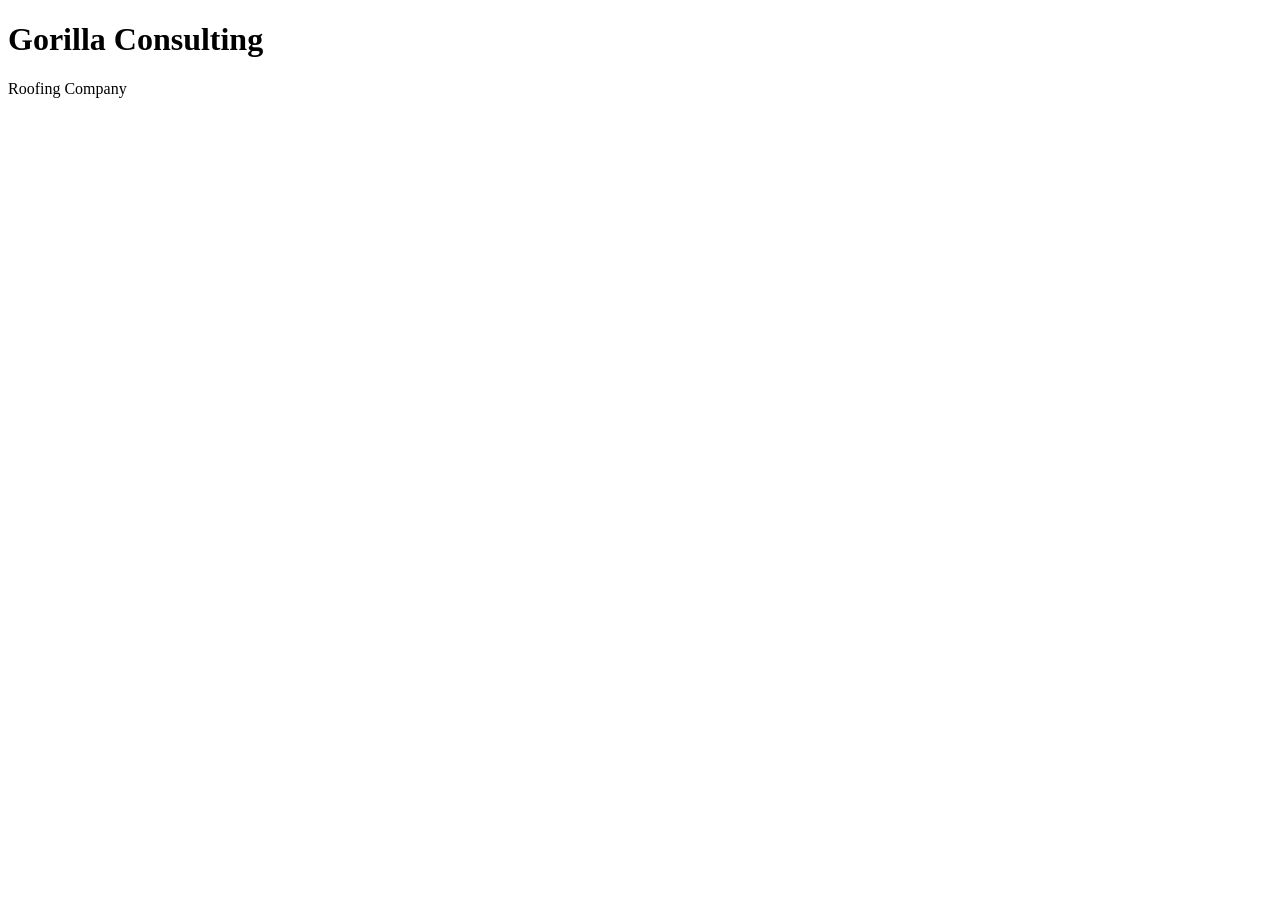
==== index.html @ 22f9ad8e "instert message here" ====
<!DOCTYPE html>
<html lang="en">
<head>
    <meta charset="UTF-8">
    <meta name="viewport" content="width=device-width, initial-scale=1.0">
    <title>Document</title>
</head>
</html>
<body>
<h1>Gorilla Consulting</h1>
<p>Roofing Company</p>
</body>
</html>
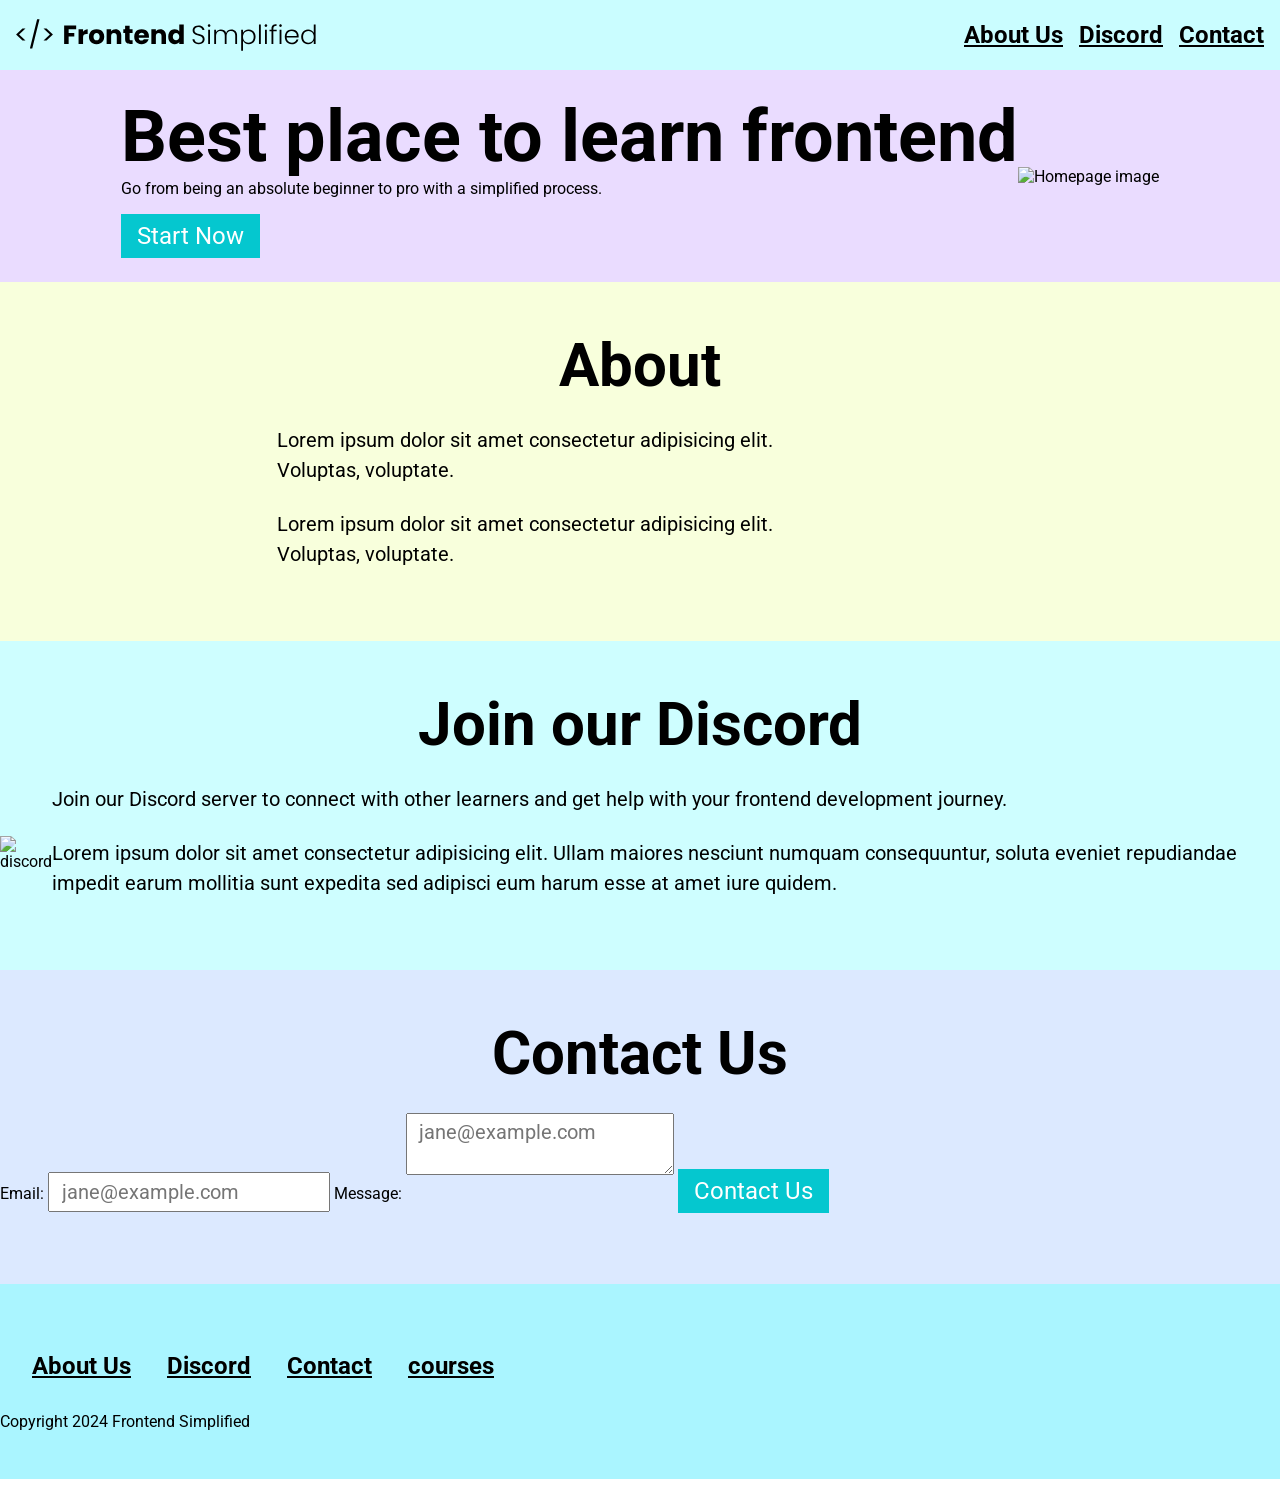
==== commit 080e084d: "intiial commit" ====
--- a/index.html
+++ b/index.html
@@ -4,10 +4,84 @@
     <meta charset="UTF-8">
     <meta name="viewport" content="width=device-width, initial-scale=1.0">
     <title>Document</title>
+    <link rel="stylesheet" href="style.css">
 </head>
-</html>
+
 <body>
-<h1>Gorilla Consulting</h1>
-<p>Roofing Company</p>
+    <section>
+        <nav>
+            <img src="./Assets/FES.svg" class="logo" alt="">
+<ul>
+    <li><a href="about">About Us</a></li>
+    <li><a href="discord">Discord</a></li>
+    <li><a href="contact">Contact</a></li>
+        </nav>
+        <header>
+            <div class="row">
+            <div>
+                <h1>Best place to learn frontend</h1>
+                <p>Go from being an absolute beginner to pro with a simplified process.</p>
+                <button>Start Now</button>
+            </div>
+            <figure>
+                <img src="./assets/laptop.png" alt="Homepage image">
+            </figure>
+        </header>
+        </section>
+
+        <main>
+        <section id="about">
+            <h2>About</h2>
+            <div class="row"> 
+            <div class="section_description">
+                <div class="sectrion_description--wrapper">
+                    <p class="section_description-para">
+            Lorem ipsum dolor sit amet consectetur adipisicing elit. Voluptas, voluptate.</p>
+             <p class="section_description-para">
+                Lorem ipsum dolor sit amet consectetur adipisicing elit. Voluptas, voluptate.</p>
+            </div>
+            <figure class="about_image--wrapper">
+                <img src="./assets/about.jpg" alt="">
+            </figure>
+            </div>
+        </section>
+
+        <section id="discord">
+        <h2>Join our Discord</h2>
+        <div class="row">
+        <div class="section_description">
+        <figure class="discord_image--wrapper">
+            <img src="./assets/discord.png" alt="discord">   
+        </figure>
+        <div>
+            <p class="section_description-para">Join our Discord server to connect with other learners and get help with your frontend development journey.</p>
+            <p class="section_description-para">Lorem ipsum dolor sit amet consectetur adipisicing elit. Ullam maiores nesciunt numquam consequuntur, soluta eveniet repudiandae impedit earum mollitia sunt expedita sed adipisci eum harum esse at amet iure quidem.</p>
+        </div>
+        </div>
+        </section>
+
+        <section id="contact">
+        <h2>Contact Us</h2>
+        <form action="">
+            <span>Email:</span>
+            <input type="email" placeholder="jane@example.com">
+            <span>Message:</span>
+            <textarea type="text" placeholder="jane@example.com"></textarea>
+            <button>Contact Us</button>
+            </form>
+        </section>
+        </main>
+
+        <footer>
+            <img class="footer_logo" src="./assets/FES.svg" alt="">
+            <div class="footer_links">
+                <a class="footer_links" href="about">About Us</a>
+                <a class="footer_links" href="discord">Discord</a>
+                <a class="footer_links" href="contact">Contact</a>
+                <a class="footer_links" href="">courses</a>
+            </div> 
+           <p>Copyright 2024 Frontend Simplified</p>
+        </footer>
+        <img src="./assets/FES.svg" class="logo" alt="">
 </body>
 </html>
--- a/style.css
+++ b/style.css
@@ -0,0 +1,190 @@
+@import url('https://fonts.googleapis.com/css2?family=Roboto:ital,wght@0,100..900;1,100..900&display=swap');
+*{
+padding: 0;
+margin: 0;
+box-sizing: border-box;
+font-family: "Roboto", sans-serif;
+}
+
+nav{
+height: 70px;
+display: flex;
+justify-content: space-between;
+align-items: center;
+padding: 0 16px;
+background-color: #cafdff;
+}
+
+header{
+    background-color: #eadcff;
+    height: calc(100vh-70px);
+    padding: 24px;
+    display: flex;
+    align-items: center;
+    justify-content: center;
+}
+
+h1{
+    font-size: 72px;
+}
+
+.subheader{
+    font-size: 36px;
+    margin: 16px 0 24px 0;
+}
+
+button{
+    padding: 8px 16px;
+    font-size: 24px;
+    background-color: #05c7cf;
+    color: white;
+    border: none;
+    cursor: pointer;
+    margin-top: 16px;
+}
+a{
+    color: black;
+    font-size: 24px;
+    font-weight: 700;
+}
+
+.logo{
+width: 300px;
+}
+
+ul{
+display: flex;
+}
+
+li{
+list-style: none;
+padding-left: 16px;
+}   
+
+.row{
+width: 100%;
+max-width: 1300px;
+margin: 0 auto;
+display: flex;
+align-items: center;
+justify-content: center;
+}
+
+#about,
+#discord,
+#contact,
+footer{
+    padding: 48px 0;
+}
+
+/*
+
+ABOUT
+
+*/
+
+#about{
+    background-color: #f8ffdc;
+}
+
+h2{
+    font-size: 60px;
+    text-align: center;
+    margin-bottom: 24px;    
+}
+
+.section_description{
+    display: flex;
+    justify-content: center;
+    align-items: center;
+}
+
+.about_image--wrapper{
+    width: 40%;
+}
+
+img{
+    width: 100%;
+}
+
+.section_description--wrapper {
+    width: 60%;
+    padding: 0 24px;
+}
+
+.about_image--wrapper,
+.section_description--wrapper {
+    padding:0 24px;
+}
+
+.section_description-para {
+    font-size: 20px;
+    line-height: 1.5;
+    margin-bottom: 24px;    
+}
+
+/*
+
+DISCORD
+
+*/
+
+#discord{
+    padding: 48px 0;
+    background-color: #cefeff;
+    display: flex;
+    flex-direction: column;
+    align-items: center;
+    justify-content: center;
+}
+
+/*
+
+CONTACT
+
+*/
+
+#contact{
+    background-color:#dce9ff;  
+}
+
+#form{
+    width: 100%;
+    max-width: 600px;
+    display: flex;
+    flex-direction: column;
+    align-items: center;
+    margin: 0 auto;
+}
+
+input,
+textarea{margin-bottom: 24px;
+font-size: 20px;
+padding:6px 12px;}
+
+/*
+
+FOOTER
+
+*/
+
+footer{
+    background-color: #aaf5ff;
+    display-:flex;
+    flex-direction: column;
+    align-items: center;
+}
+
+.footer_logo{
+    max-width: 480px;
+    margin-bottom: 16px;
+}
+
+.footer_links{
+    margin-bottom:32px;
+}
+
+.footer_links{
+    padding:0 16px;
+
+}
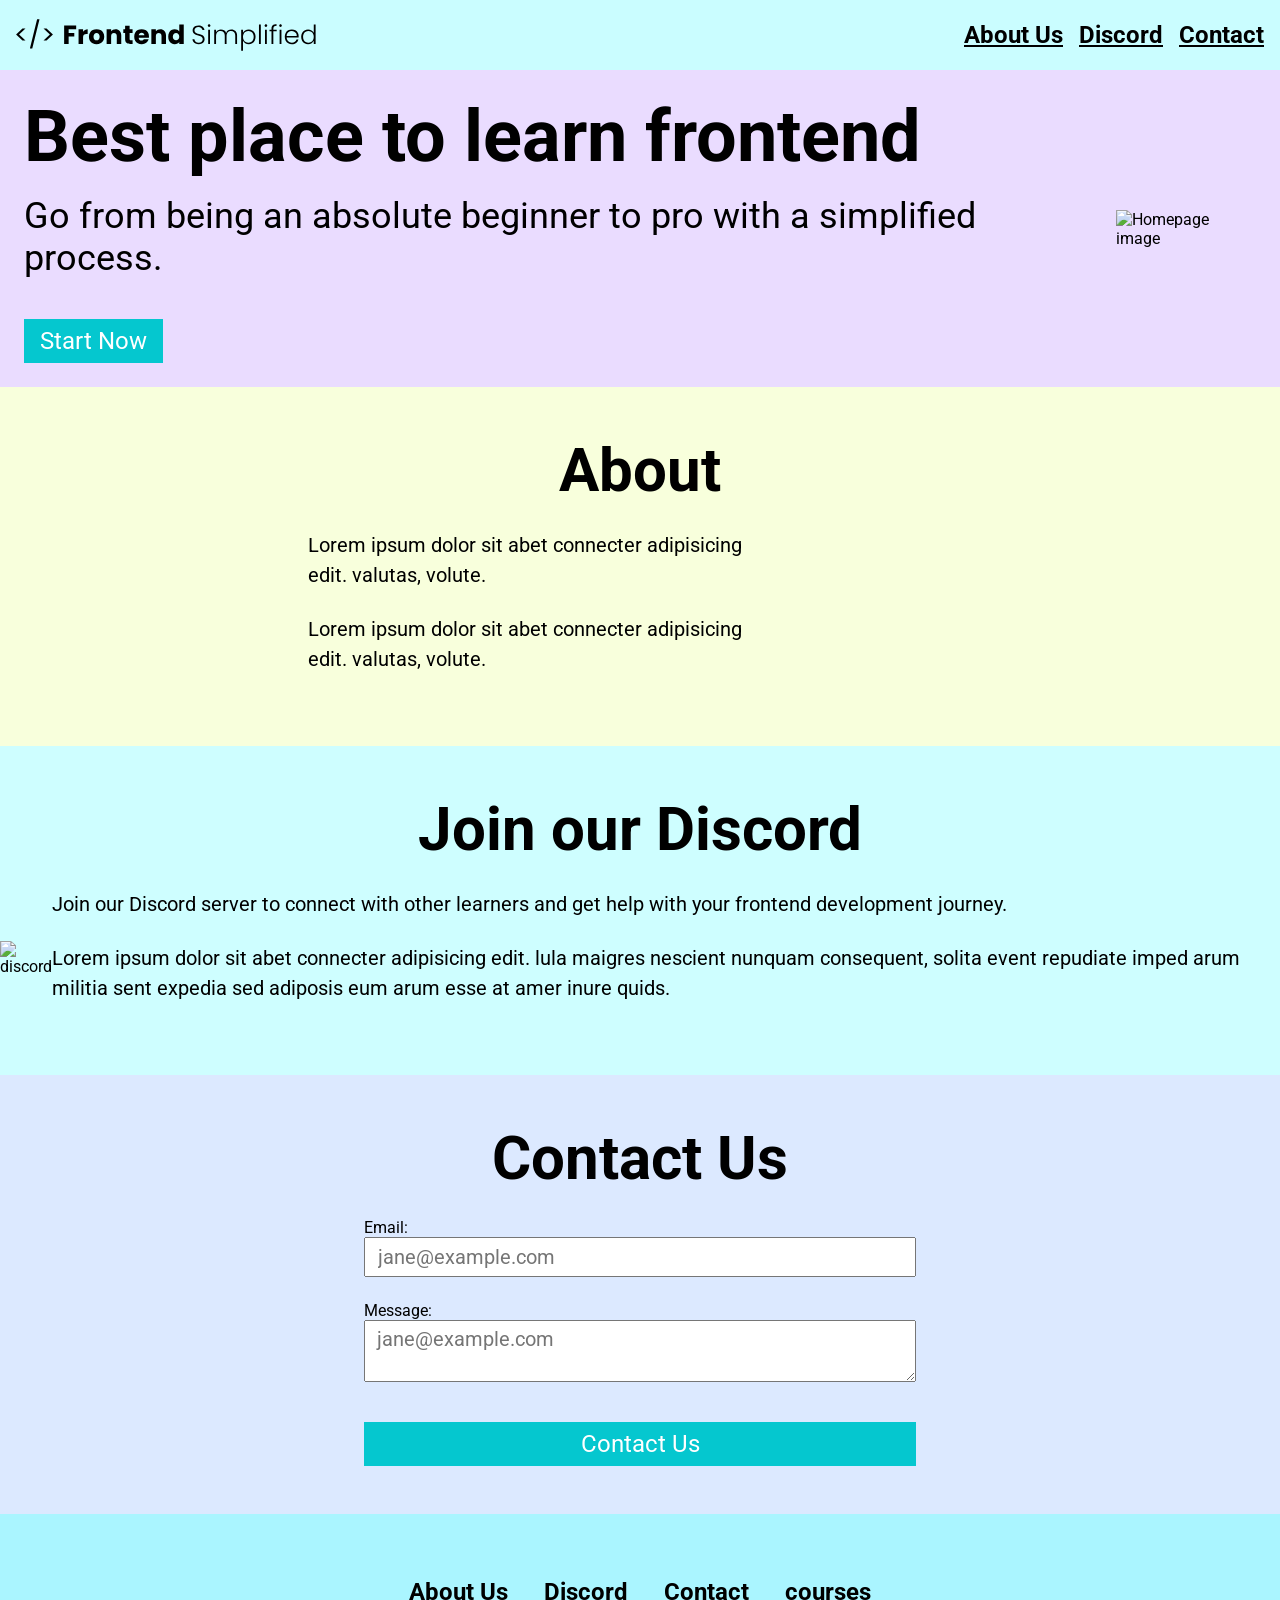
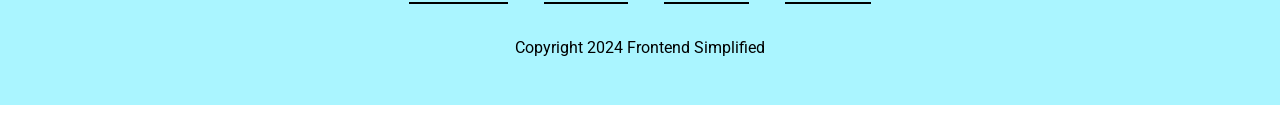
==== commit 28ad5659: "adding media coding" ====
--- a/index.html
+++ b/index.html
@@ -15,17 +15,19 @@
     <li><a href="about">About Us</a></li>
     <li><a href="discord">Discord</a></li>
     <li><a href="contact">Contact</a></li>
+</ul>
         </nav>
         <header>
             <div class="row">
-            <div>
+            <div class="home_description">
                 <h1>Best place to learn frontend</h1>
-                <p>Go from being an absolute beginner to pro with a simplified process.</p>
-                <button>Start Now</button>
+                <p class="subheader">Go from being an absolute beginner to pro with a simplified process.</p>
+                <button class="home_description--button" >Start Now</button>
             </div>
             <figure>
                 <img src="./assets/laptop.png" alt="Homepage image">
             </figure>
+            </div>
         </header>
         </section>
 
@@ -36,14 +38,15 @@
             <div class="section_description">
                 <div class="sectrion_description--wrapper">
                     <p class="section_description-para">
-            Lorem ipsum dolor sit amet consectetur adipisicing elit. Voluptas, voluptate.</p>
+            Lorem ipsum dolor sit abet connecter adipisicing edit. valutas, volute.</p>
              <p class="section_description-para">
-                Lorem ipsum dolor sit amet consectetur adipisicing elit. Voluptas, voluptate.</p>
+                Lorem ipsum dolor sit abet connecter adipisicing edit. valutas, volute.</p>
             </div>
             <figure class="about_image--wrapper">
                 <img src="./assets/about.jpg" alt="">
             </figure>
             </div>
+            </div> 
         </section>
 
         <section id="discord">
@@ -55,7 +58,8 @@
         </figure>
         <div>
             <p class="section_description-para">Join our Discord server to connect with other learners and get help with your frontend development journey.</p>
-            <p class="section_description-para">Lorem ipsum dolor sit amet consectetur adipisicing elit. Ullam maiores nesciunt numquam consequuntur, soluta eveniet repudiandae impedit earum mollitia sunt expedita sed adipisci eum harum esse at amet iure quidem.</p>
+            <p class="section_description-para">Lorem ipsum dolor sit abet connecter adipisicing edit. lula maigres nescient nunquam consequent, solita event repudiate imped arum militia sent expedia sed adiposis eum arum esse at amer inure quids.</p>
+        </div>
         </div>
         </div>
         </section>
--- a/style.css
+++ b/style.css
@@ -148,12 +148,12 @@
     background-color:#dce9ff;  
 }
 
-#form{
+form{
     width: 100%;
     max-width: 600px;
     display: flex;
     flex-direction: column;
-    align-items: center;
+    padding: 0 24px;
     margin: 0 auto;
 }
 
@@ -170,7 +170,7 @@
 
 footer{
     background-color: #aaf5ff;
-    display-:flex;
+    display:flex;
     flex-direction: column;
     align-items: center;
 }
@@ -188,3 +188,69 @@
     padding:0 16px;
 
 }
+
+/*small phones,tablets,smartphones *\
+@media (max-width: 728px){
+    .row{
+        flex-direction: column;    
+    }
+
+    .home_description{
+    margin-bottom: 24px;
+    display: flex;
+    flex-direction: column;
+    align-items: center;
+    }
+
+    .home_description--button{
+    max-width: 240px;
+        align-self: center;
+    }
+
+    h1{
+        text-align: center;
+        font-size: 60px;
+    }
+
+    .subheader{
+        text-align: center;
+        font-size: 28px;
+    }
+
+     ul {
+       display: none;
+    }
+
+    .section_description{
+        flex-direction: column;
+    }
+
+    .section_description--wrapper{
+        width: 100%;
+    }
+
+    .about_image--wrapper{
+        width: 100%;
+        margin-bottom: 24px;
+    }
+
+    #discord .section_description{
+        flex-direction: column-reverse;
+    }
+
+    footer{
+        padding: 48px 24px;
+    }
+
+    .footer_logo{
+        max-width: 400px;
+    }
+
+    .footer_links{
+        padding: 0 4px;
+        font-size: 18px;
+    }
+
+    .footer_links {
+      margin-bottom: 24px;
+    }
